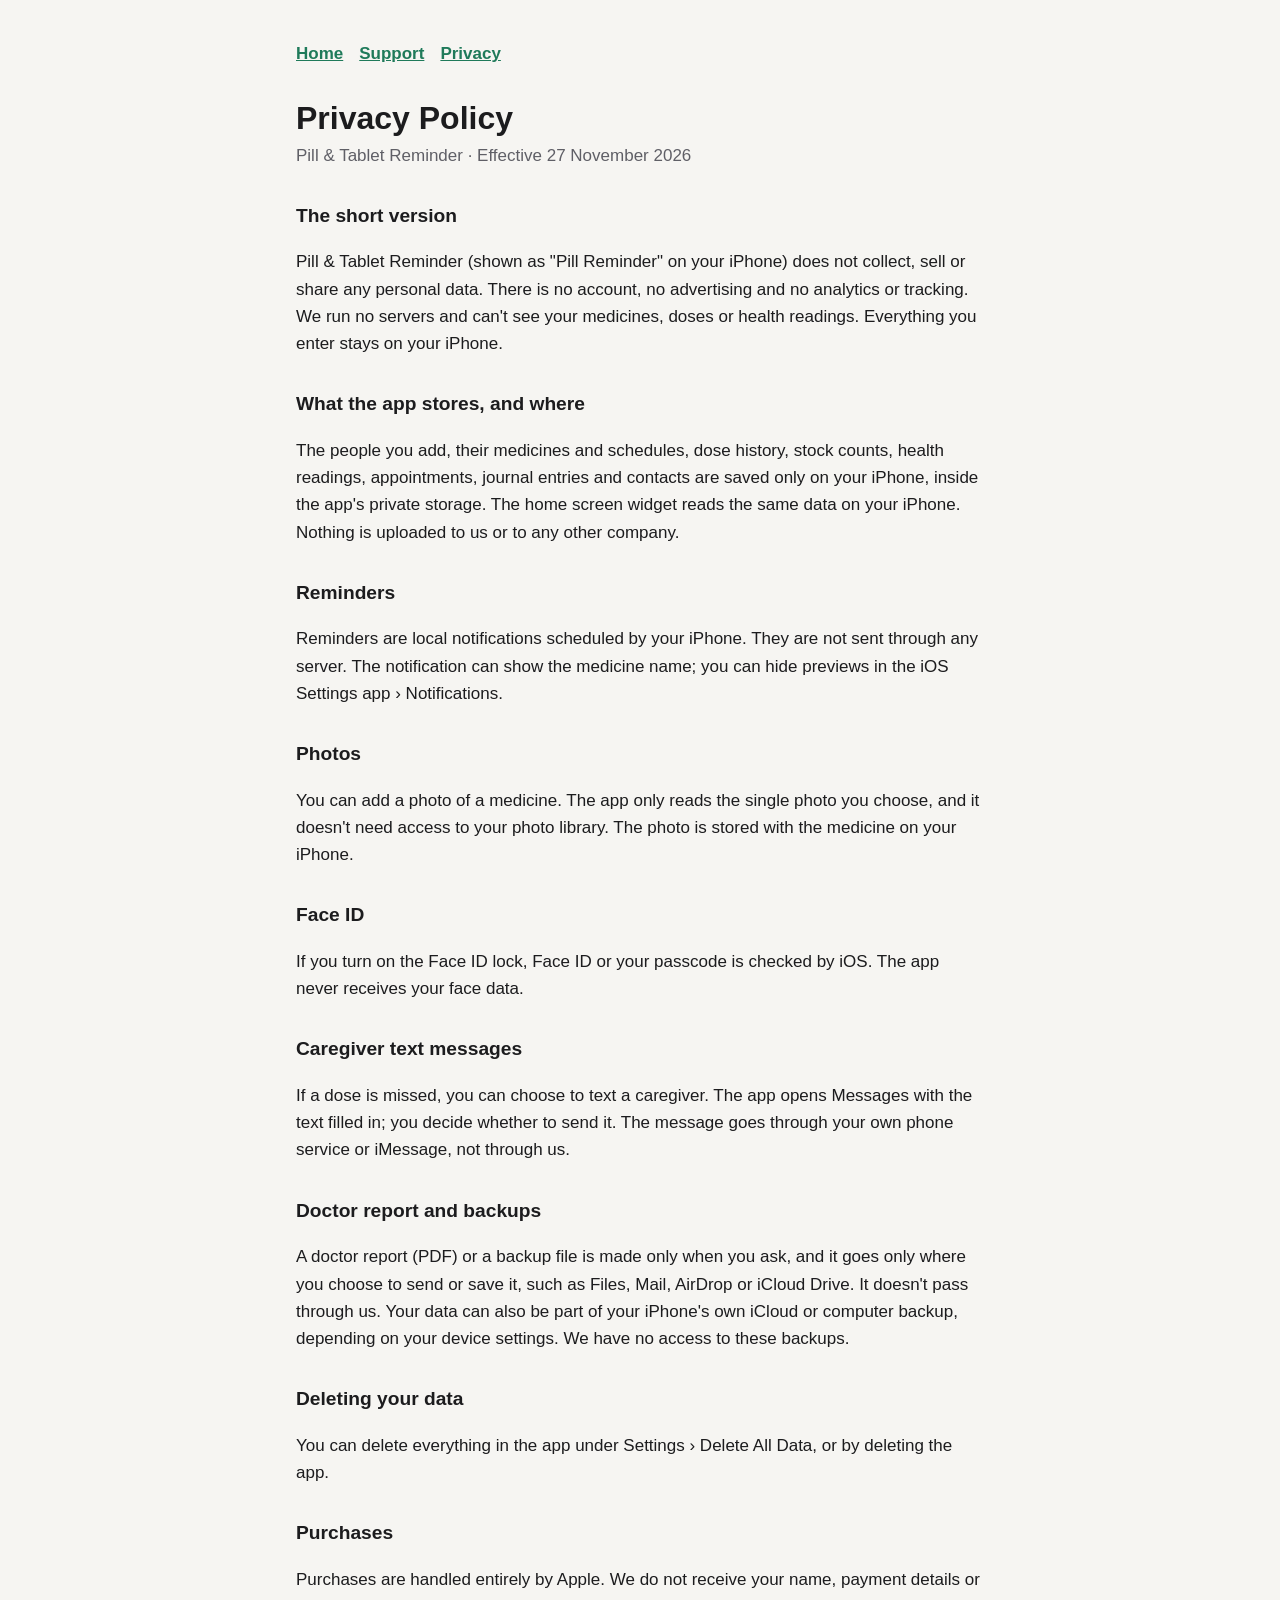
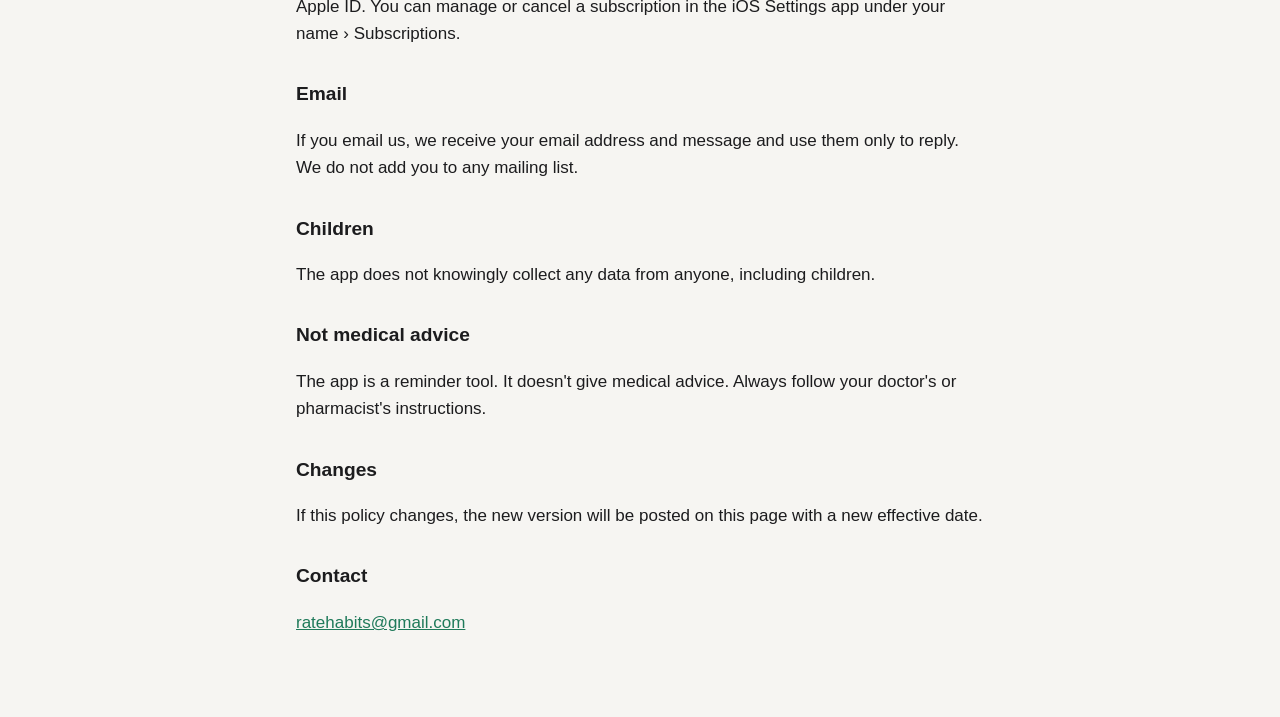
==== privacy.html @ 9dabc4b1 "Pill & Tablet Reminder website: home, privacy, support Co-Authored-By: Claude Opus 5.5 <noreply@anth" ====
<!doctype html><html lang="en"><head><meta charset="utf-8"><meta name="viewport" content="width=device-width,initial-scale=1">
<title>Pill &amp; Tablet Reminder Privacy Policy</title><link rel="stylesheet" href="style.css"></head><body><main>
<nav><a href="./">Home</a><a href="support.html">Support</a><a href="privacy.html">Privacy</a></nav>
<h1>Privacy Policy</h1><p class="sub">Pill &amp; Tablet Reminder · Effective 27 November 2026</p>

<h2>The short version</h2>
<p>Pill &amp; Tablet Reminder (shown as "Pill Reminder" on your iPhone) does not collect, sell or share any personal data. There is no account, no advertising and no analytics or tracking. We run no servers and can't see your medicines, doses or health readings. Everything you enter stays on your iPhone.</p>

<h2>What the app stores, and where</h2>
<p>The people you add, their medicines and schedules, dose history, stock counts, health readings, appointments, journal entries and contacts are saved only on your iPhone, inside the app's private storage. The home screen widget reads the same data on your iPhone. Nothing is uploaded to us or to any other company.</p>

<h2>Reminders</h2>
<p>Reminders are local notifications scheduled by your iPhone. They are not sent through any server. The notification can show the medicine name; you can hide previews in the iOS Settings app › Notifications.</p>

<h2>Photos</h2>
<p>You can add a photo of a medicine. The app only reads the single photo you choose, and it doesn't need access to your photo library. The photo is stored with the medicine on your iPhone.</p>

<h2>Face ID</h2>
<p>If you turn on the Face ID lock, Face ID or your passcode is checked by iOS. The app never receives your face data.</p>

<h2>Caregiver text messages</h2>
<p>If a dose is missed, you can choose to text a caregiver. The app opens Messages with the text filled in; you decide whether to send it. The message goes through your own phone service or iMessage, not through us.</p>

<h2>Doctor report and backups</h2>
<p>A doctor report (PDF) or a backup file is made only when you ask, and it goes only where you choose to send or save it, such as Files, Mail, AirDrop or iCloud Drive. It doesn't pass through us. Your data can also be part of your iPhone's own iCloud or computer backup, depending on your device settings. We have no access to these backups.</p>

<h2>Deleting your data</h2>
<p>You can delete everything in the app under Settings › Delete All Data, or by deleting the app.</p>

<h2>Purchases</h2>
<p>Purchases are handled entirely by Apple. We do not receive your name, payment details or Apple ID. You can manage or cancel a subscription in the iOS Settings app under your name › Subscriptions.</p>

<h2>Email</h2>
<p>If you email us, we receive your email address and message and use them only to reply. We do not add you to any mailing list.</p>

<h2>Children</h2>
<p>The app does not knowingly collect any data from anyone, including children.</p>

<h2>Not medical advice</h2>
<p>The app is a reminder tool. It doesn't give medical advice. Always follow your doctor's or pharmacist's instructions.</p>

<h2>Changes</h2>
<p>If this policy changes, the new version will be posted on this page with a new effective date.</p>

<h2>Contact</h2>
<p><a href="mailto:ratehabits@gmail.com">ratehabits@gmail.com</a></p>
</main></body></html>
---- style.css ----
:root{--bg:#f6f5f2;--card:#fff;--ink:#1c1c1e;--muted:#5f5f66;--accent:#1f7a5a;--line:#e4e2dc}
@media (prefers-color-scheme:dark){:root{--bg:#121214;--card:#1c1c1f;--ink:#f2f2f4;--muted:#a5a5ad;--accent:#5fd3a5;--line:#2c2c30}}
*{box-sizing:border-box}body{margin:0;background:var(--bg);color:var(--ink);font:17px/1.6 -apple-system,BlinkMacSystemFont,"Segoe UI",Roboto,sans-serif}
main{max-width:720px;margin:0 auto;padding:40px 16px 64px}
h1{font-size:2rem;line-height:1.2;margin:0 0 4px}h2{font-size:1.2rem;margin:32px 0 8px}
.sub{color:var(--muted);margin:0 0 24px}a{color:var(--accent)}
.card{background:var(--card);border:1px solid var(--line);border-radius:16px;padding:4px 20px 16px;margin-top:16px}
nav{display:flex;gap:16px;margin-bottom:32px;font-weight:600}footer{margin-top:48px;color:var(--muted);font-size:.9rem}
ul{padding-left:20px}
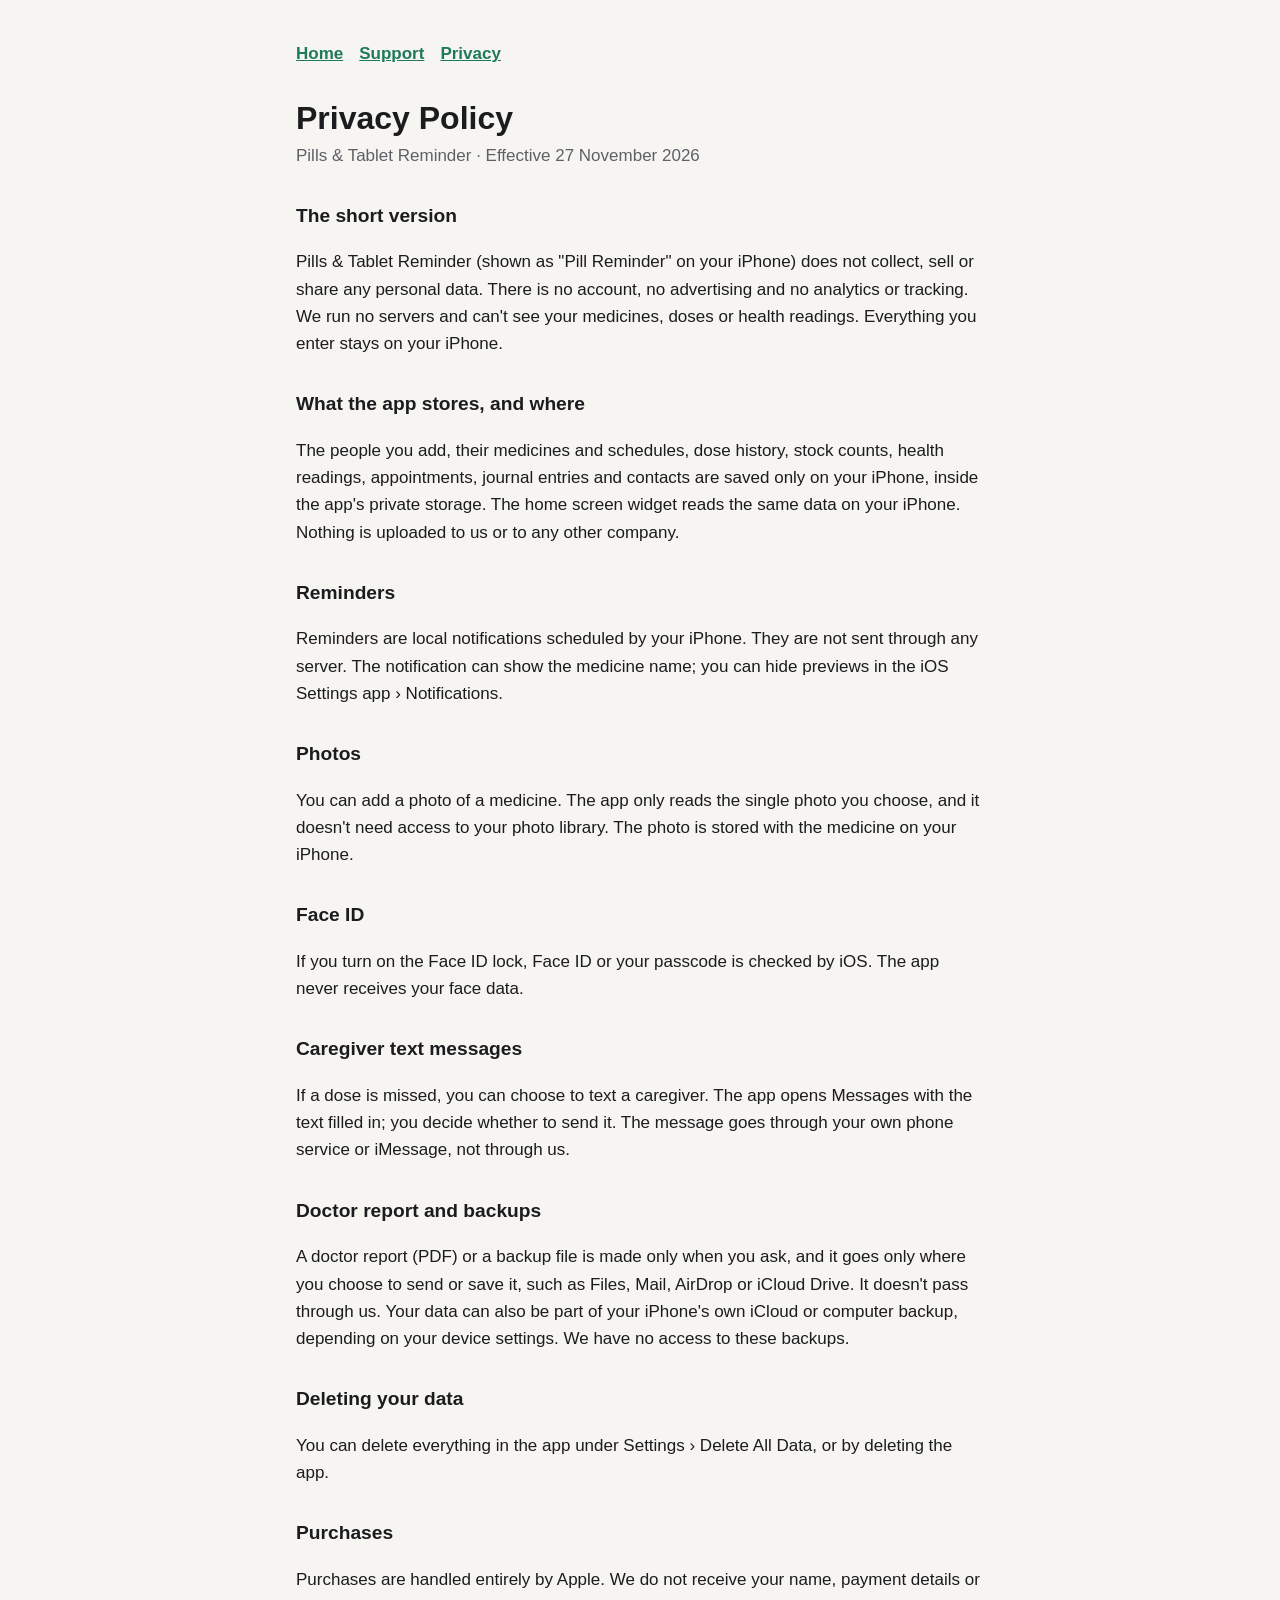
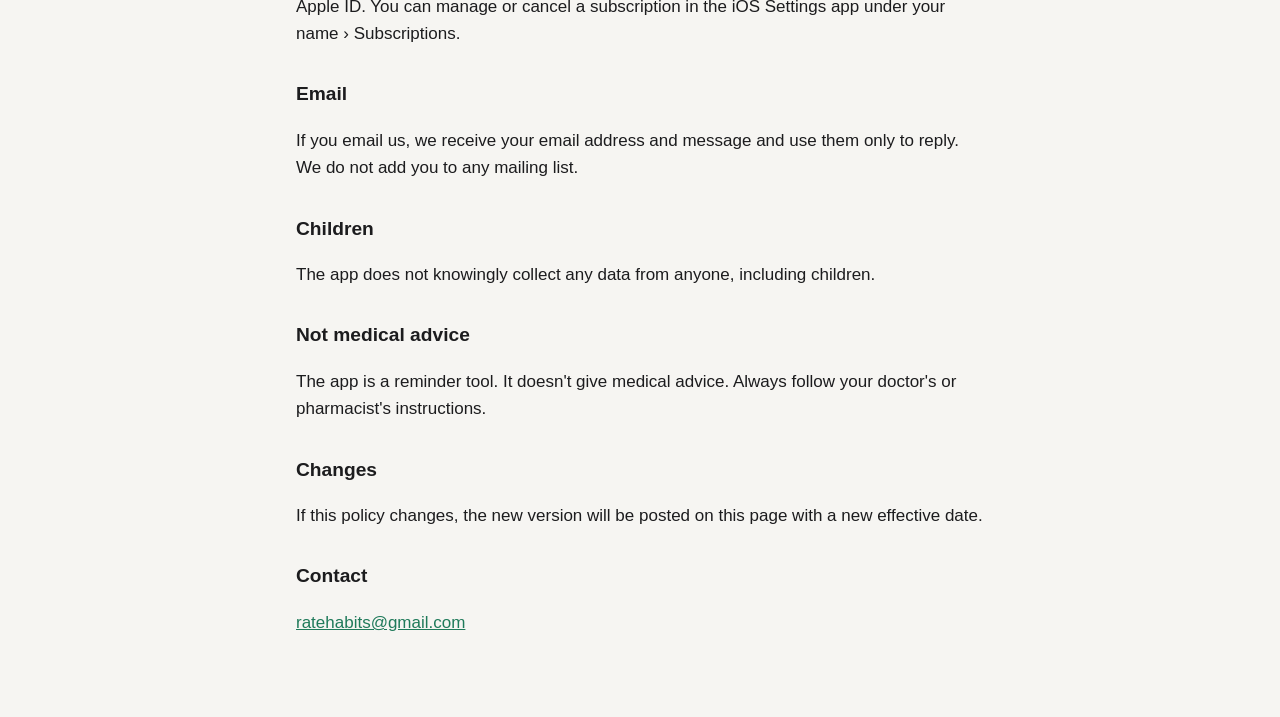
==== commit 99ca172d: "Name: Pills & Tablet Reminder Co-Authored-By: Claude Opus 5.5 <noreply@anthropic.com>" ====
--- a/privacy.html
+++ b/privacy.html
@@ -1,10 +1,10 @@
 <!doctype html><html lang="en"><head><meta charset="utf-8"><meta name="viewport" content="width=device-width,initial-scale=1">
-<title>Pill &amp; Tablet Reminder Privacy Policy</title><link rel="stylesheet" href="style.css"></head><body><main>
+<title>Pills &amp; Tablet Reminder Privacy Policy</title><link rel="stylesheet" href="style.css"></head><body><main>
 <nav><a href="./">Home</a><a href="support.html">Support</a><a href="privacy.html">Privacy</a></nav>
-<h1>Privacy Policy</h1><p class="sub">Pill &amp; Tablet Reminder · Effective 27 November 2026</p>
+<h1>Privacy Policy</h1><p class="sub">Pills &amp; Tablet Reminder · Effective 27 November 2026</p>
 
 <h2>The short version</h2>
-<p>Pill &amp; Tablet Reminder (shown as "Pill Reminder" on your iPhone) does not collect, sell or share any personal data. There is no account, no advertising and no analytics or tracking. We run no servers and can't see your medicines, doses or health readings. Everything you enter stays on your iPhone.</p>
+<p>Pills &amp; Tablet Reminder (shown as "Pill Reminder" on your iPhone) does not collect, sell or share any personal data. There is no account, no advertising and no analytics or tracking. We run no servers and can't see your medicines, doses or health readings. Everything you enter stays on your iPhone.</p>
 
 <h2>What the app stores, and where</h2>
 <p>The people you add, their medicines and schedules, dose history, stock counts, health readings, appointments, journal entries and contacts are saved only on your iPhone, inside the app's private storage. The home screen widget reads the same data on your iPhone. Nothing is uploaded to us or to any other company.</p>
